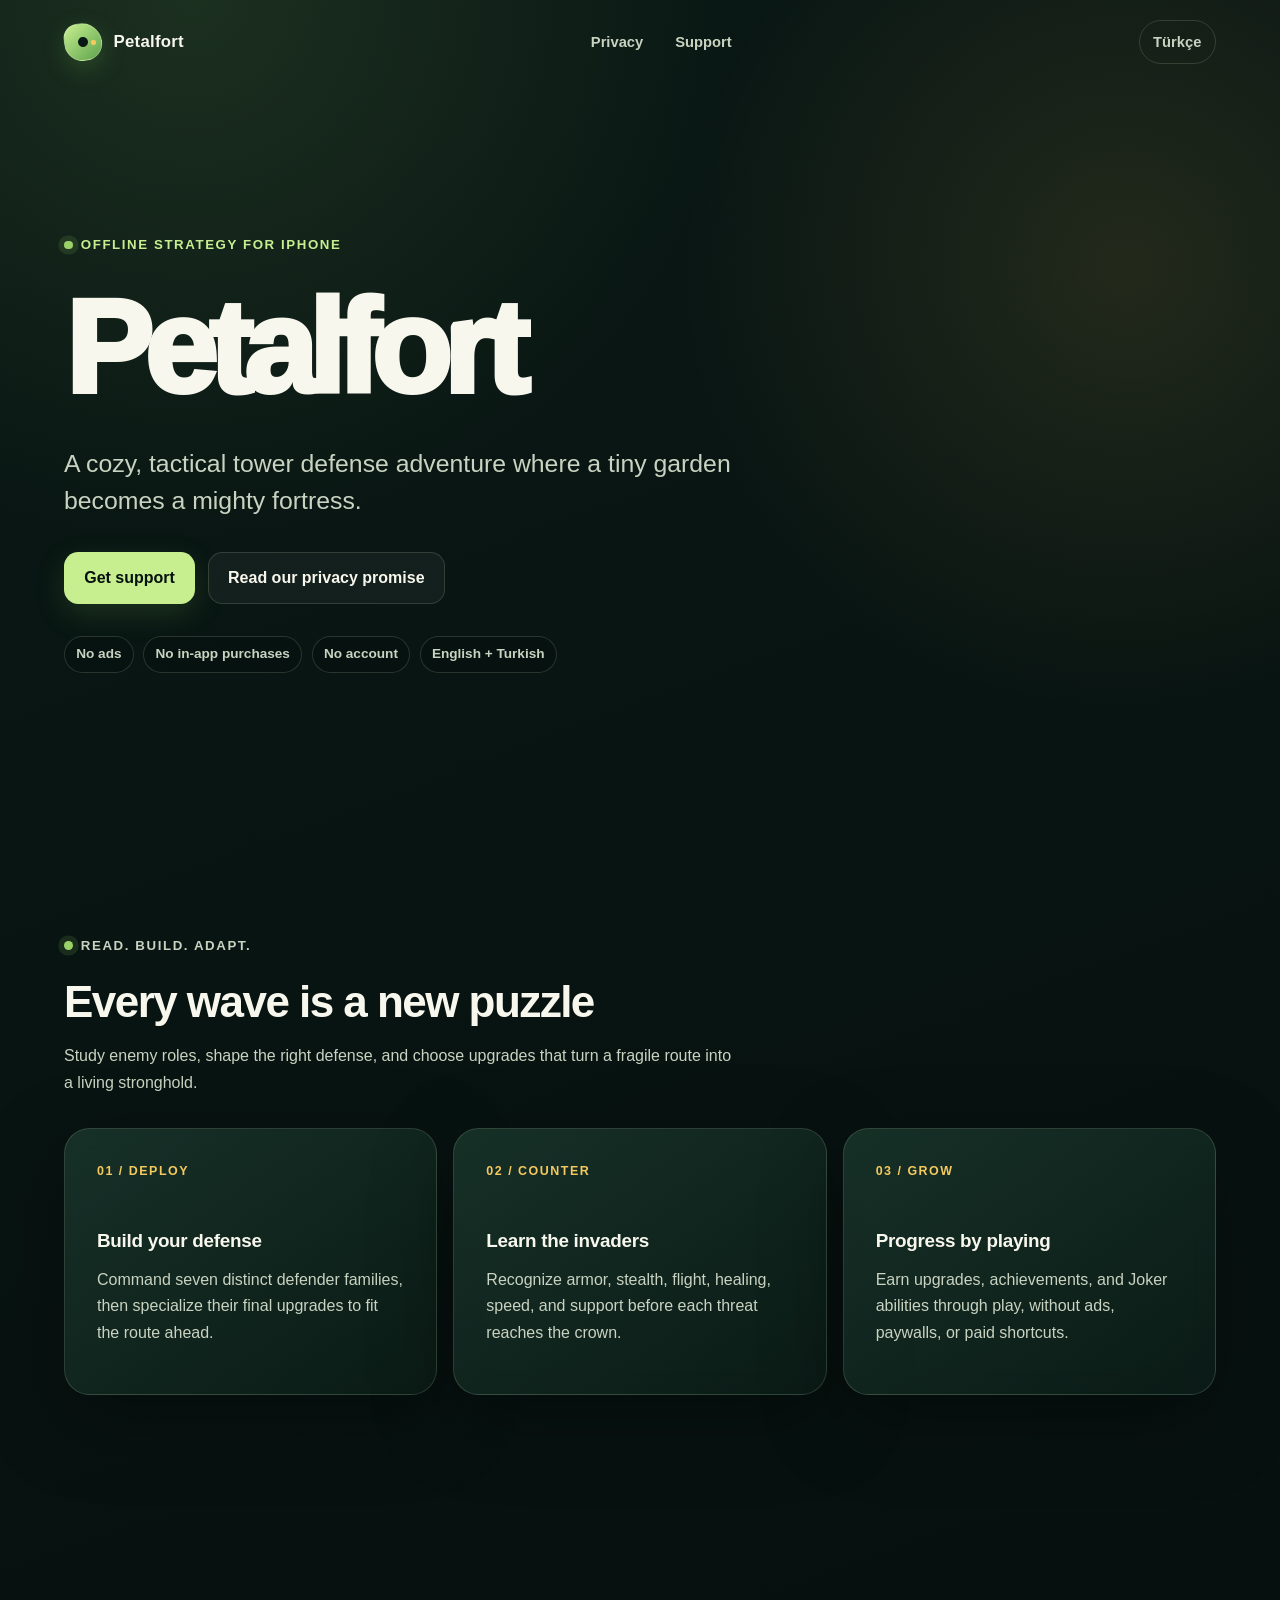
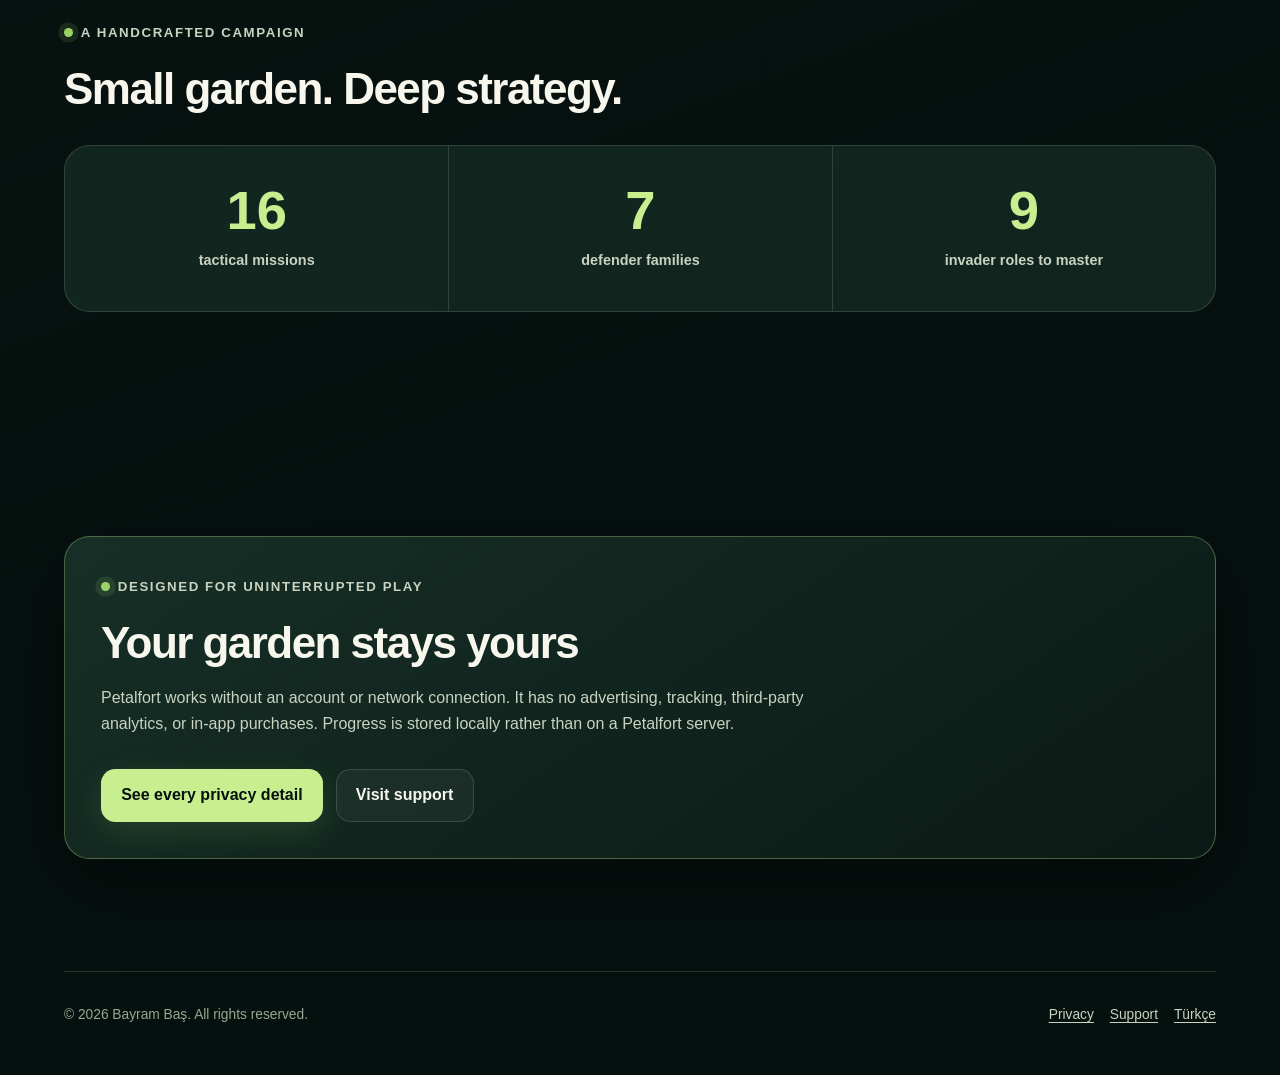
==== index.html @ be767fab "Publish Petalfort support and privacy site" ====
<!doctype html>
<html lang="en">
<head>
  <meta charset="utf-8">
  <meta name="viewport" content="width=device-width, initial-scale=1">
  <meta name="description" content="Meet Petalfort, an offline tower defense game for iPhone with 16 tactical missions, seven defender families, and no ads or in-app purchases.">
  <meta name="theme-color" content="#0a1815">
  <meta name="robots" content="index,follow,max-image-preview:large">
  <meta http-equiv="Content-Security-Policy" content="default-src 'none'; style-src 'self'; img-src 'self' data:; base-uri 'none'; form-action 'none'; frame-ancestors 'none'">
  <title>Petalfort — Offline Tower Defense for iPhone</title>
  <link rel="canonical" href="https://bayrambas255.github.io/petalfort/">
  <link rel="alternate" hreflang="en" href="https://bayrambas255.github.io/petalfort/">
  <link rel="alternate" hreflang="tr" href="https://bayrambas255.github.io/petalfort/tr/">
  <link rel="alternate" hreflang="x-default" href="https://bayrambas255.github.io/petalfort/">
  <link rel="stylesheet" href="assets/styles.css">
  <link rel="icon" href="favicon.svg" type="image/svg+xml">
  <meta property="og:type" content="website">
  <meta property="og:site_name" content="Petalfort">
  <meta property="og:title" content="Petalfort — Offline Tower Defense for iPhone">
  <meta property="og:description" content="Build a living fortress and outsmart every wave across 16 handcrafted missions.">
  <meta property="og:url" content="https://bayrambas255.github.io/petalfort/">
  <meta property="og:locale" content="en_US">
  <meta property="og:locale:alternate" content="tr_TR">
</head>
<body>
  <a class="skip-link" href="#main-content">Skip to main content</a>
  <header class="site-header">
    <a class="brand" href="./" aria-label="Petalfort home">
      <span class="brand-mark" aria-hidden="true"></span>
      <span>Petalfort</span>
    </a>
    <nav aria-label="Primary navigation">
      <ul class="site-nav">
        <li><a href="privacy/">Privacy</a></li>
        <li><a href="support/">Support</a></li>
      </ul>
    </nav>
    <a class="language-link" href="tr/" lang="tr" hreflang="tr">Türkçe</a>
  </header>

  <main id="main-content">
    <section class="hero" aria-labelledby="hero-title">
      <div class="hero-inner">
        <p class="eyebrow">Offline strategy for iPhone</p>
        <h1 id="hero-title">Petalfort</h1>
        <p class="hero-lede">A cozy, tactical tower defense adventure where a tiny garden becomes a mighty fortress.</p>
        <div class="hero-actions">
          <a class="button" href="support/">Get support</a>
          <a class="button button-secondary" href="privacy/">Read our privacy promise</a>
        </div>
        <ul class="trust-list" aria-label="Product highlights">
          <li>No ads</li>
          <li>No in-app purchases</li>
          <li>No account</li>
          <li>English + Turkish</li>
        </ul>
      </div>
    </section>

    <section class="section" aria-labelledby="defense-title">
      <div class="section-intro">
        <p class="eyebrow">Read. Build. Adapt.</p>
        <h2 id="defense-title">Every wave is a new puzzle</h2>
        <p>Study enemy roles, shape the right defense, and choose upgrades that turn a fragile route into a living stronghold.</p>
      </div>
      <div class="card-grid">
        <article class="card">
          <span class="card-index" aria-hidden="true">01 / DEPLOY</span>
          <h3>Build your defense</h3>
          <p>Command seven distinct defender families, then specialize their final upgrades to fit the route ahead.</p>
        </article>
        <article class="card">
          <span class="card-index" aria-hidden="true">02 / COUNTER</span>
          <h3>Learn the invaders</h3>
          <p>Recognize armor, stealth, flight, healing, speed, and support before each threat reaches the crown.</p>
        </article>
        <article class="card">
          <span class="card-index" aria-hidden="true">03 / GROW</span>
          <h3>Progress by playing</h3>
          <p>Earn upgrades, achievements, and Joker abilities through play, without ads, paywalls, or paid shortcuts.</p>
        </article>
      </div>
    </section>

    <section class="section" aria-labelledby="campaign-title">
      <div class="section-intro">
        <p class="eyebrow">A handcrafted campaign</p>
        <h2 id="campaign-title">Small garden. Deep strategy.</h2>
      </div>
      <div class="fact-band" aria-label="Campaign facts">
        <div class="fact"><strong>16</strong><span>tactical missions</span></div>
        <div class="fact"><strong>7</strong><span>defender families</span></div>
        <div class="fact"><strong>9</strong><span>invader roles to master</span></div>
      </div>
    </section>

    <section class="section" aria-labelledby="privacy-first-title">
      <div class="callout">
        <p class="eyebrow">Designed for uninterrupted play</p>
        <h2 id="privacy-first-title">Your garden stays yours</h2>
        <p>Petalfort works without an account or network connection. It has no advertising, tracking, third-party analytics, or in-app purchases. Progress is stored locally rather than on a Petalfort server.</p>
        <div class="hero-actions">
          <a class="button" href="privacy/">See every privacy detail</a>
          <a class="button button-secondary" href="support/">Visit support</a>
        </div>
      </div>
    </section>
  </main>

  <footer class="site-footer">
    <span>© 2026 Bayram Baş. All rights reserved.</span>
    <ul class="footer-links">
      <li><a href="privacy/">Privacy</a></li>
      <li><a href="support/">Support</a></li>
      <li><a href="tr/" lang="tr" hreflang="tr">Türkçe</a></li>
    </ul>
  </footer>
</body>
</html>
---- assets/styles.css ----
:root {
  color-scheme: dark;
  --ink: #f8f7ed;
  --ink-soft: #c9d3c1;
  --ink-muted: #98a78f;
  --night: #0a1815;
  --night-deep: #06100e;
  --panel: rgba(20, 43, 35, 0.82);
  --panel-solid: #142b23;
  --line: rgba(218, 235, 200, 0.16);
  --leaf: #9bd268;
  --leaf-bright: #c7ef8f;
  --gold: #f4c95d;
  --coral: #ff8a6b;
  --shadow: 0 24px 80px rgba(0, 0, 0, 0.34);
  --radius-lg: 1.6rem;
  --radius-md: 1rem;
  --content: 72rem;
  --reading: 48rem;
}

* {
  box-sizing: border-box;
}

html {
  scroll-behavior: smooth;
}

body {
  min-width: 18rem;
  margin: 0;
  color: var(--ink);
  background:
    radial-gradient(circle at 15% 0%, rgba(105, 151, 78, 0.19), transparent 34rem),
    radial-gradient(circle at 88% 10%, rgba(244, 201, 93, 0.11), transparent 28rem),
    linear-gradient(160deg, var(--night), var(--night-deep) 72%);
  font-family: ui-rounded, "SF Pro Rounded", "SF Pro Display", -apple-system,
    BlinkMacSystemFont, "Segoe UI", sans-serif;
  font-size: 1rem;
  line-height: 1.65;
  -webkit-font-smoothing: antialiased;
}

body::before {
  position: fixed;
  inset: 0;
  z-index: -1;
  pointer-events: none;
  content: "";
  opacity: 0.26;
  background-image:
    linear-gradient(rgba(255, 255, 255, 0.025) 1px, transparent 1px),
    linear-gradient(90deg, rgba(255, 255, 255, 0.025) 1px, transparent 1px);
  background-size: 2.75rem 2.75rem;
  mask-image: linear-gradient(to bottom, black, transparent 80%);
}

a {
  color: var(--leaf-bright);
  text-underline-offset: 0.2em;
}

a:hover {
  color: #e1ffb9;
}

a:focus-visible,
button:focus-visible,
[tabindex]:focus-visible {
  outline: 3px solid var(--gold);
  outline-offset: 4px;
}

.skip-link {
  position: fixed;
  top: 0.75rem;
  left: 0.75rem;
  z-index: 20;
  padding: 0.7rem 1rem;
  color: var(--night-deep);
  background: var(--ink);
  border-radius: 999px;
  font-weight: 800;
  transform: translateY(-160%);
}

.skip-link:focus {
  transform: translateY(0);
}

.site-header,
.site-footer,
main {
  width: min(calc(100% - 2rem), var(--content));
  margin-inline: auto;
}

.site-header {
  display: flex;
  align-items: center;
  justify-content: space-between;
  gap: 1rem;
  padding-block: 1.25rem;
}

.brand {
  display: inline-flex;
  align-items: center;
  gap: 0.75rem;
  color: var(--ink);
  font-size: 1.05rem;
  font-weight: 900;
  letter-spacing: 0.015em;
  text-decoration: none;
}

.brand-mark {
  position: relative;
  display: grid;
  width: 2.35rem;
  height: 2.35rem;
  place-items: center;
  border: 1px solid rgba(255, 255, 255, 0.22);
  border-radius: 42% 58% 48% 52%;
  background: linear-gradient(145deg, var(--leaf-bright), #5ea34d);
  box-shadow: 0 8px 24px rgba(121, 191, 84, 0.22);
  transform: rotate(-8deg);
}

.brand-mark::after {
  width: 0.62rem;
  height: 0.62rem;
  content: "";
  border-radius: 50%;
  background: var(--night);
  box-shadow: 0.64rem 0.12rem 0 -0.15rem var(--gold);
}

.site-nav,
.language-nav {
  display: flex;
  align-items: center;
  gap: 0.3rem;
  margin: 0;
  padding: 0;
  list-style: none;
}

.site-nav a,
.language-link {
  display: inline-flex;
  min-height: 2.75rem;
  align-items: center;
  justify-content: center;
  padding: 0.55rem 0.85rem;
  color: var(--ink-soft);
  border-radius: 999px;
  font-size: 0.92rem;
  font-weight: 750;
  text-decoration: none;
}

.site-nav a:hover,
.site-nav a[aria-current="page"],
.language-link:hover {
  color: var(--ink);
  background: rgba(255, 255, 255, 0.08);
}

.language-link {
  border: 1px solid var(--line);
}

.hero {
  display: grid;
  min-height: min(46rem, calc(100svh - 6rem));
  align-items: center;
  padding-block: clamp(4rem, 10vw, 8rem);
}

.hero-inner {
  max-width: 58rem;
}

.eyebrow {
  display: inline-flex;
  align-items: center;
  gap: 0.5rem;
  margin: 0 0 1.25rem;
  color: var(--leaf-bright);
  font-size: 0.83rem;
  font-weight: 850;
  letter-spacing: 0.12em;
  text-transform: uppercase;
}

.eyebrow::before {
  width: 0.55rem;
  height: 0.55rem;
  content: "";
  border-radius: 50%;
  background: var(--leaf);
  box-shadow: 0 0 0 0.35rem rgba(155, 210, 104, 0.13);
}

h1,
h2,
h3 {
  margin-block: 0;
  line-height: 1.12;
  text-wrap: balance;
}

h1 {
  max-width: 14ch;
  font-size: clamp(3.6rem, 12vw, 8.2rem);
  font-weight: 950;
  letter-spacing: -0.065em;
}

.page-hero h1 {
  max-width: 18ch;
  font-size: clamp(2.8rem, 8vw, 5.8rem);
}

h2 {
  margin-bottom: 1.1rem;
  font-size: clamp(1.75rem, 4vw, 2.75rem);
  letter-spacing: -0.035em;
}

h3 {
  margin-bottom: 0.55rem;
  font-size: 1.18rem;
  letter-spacing: -0.015em;
}

.hero-lede,
.page-lede {
  max-width: 44rem;
  margin: 1.4rem 0 0;
  color: var(--ink-soft);
  font-size: clamp(1.15rem, 2.4vw, 1.55rem);
  line-height: 1.5;
  text-wrap: pretty;
}

.hero-actions {
  display: flex;
  flex-wrap: wrap;
  gap: 0.8rem;
  margin-top: 2rem;
}

.button {
  display: inline-flex;
  min-height: 3.25rem;
  align-items: center;
  justify-content: center;
  padding: 0.75rem 1.2rem;
  color: var(--night-deep);
  border: 1px solid transparent;
  border-radius: 0.9rem;
  background: var(--leaf-bright);
  box-shadow: 0 10px 30px rgba(125, 191, 84, 0.17);
  font-weight: 900;
  text-decoration: none;
}

.button:hover {
  color: var(--night-deep);
  background: #dcffae;
  transform: translateY(-1px);
}

.button-secondary {
  color: var(--ink);
  border-color: var(--line);
  background: rgba(255, 255, 255, 0.045);
  box-shadow: none;
}

.button-secondary:hover {
  color: var(--ink);
  background: rgba(255, 255, 255, 0.1);
}

.trust-list {
  display: flex;
  flex-wrap: wrap;
  gap: 0.6rem;
  margin: 2rem 0 0;
  padding: 0;
  list-style: none;
}

.trust-list li {
  padding: 0.38rem 0.7rem;
  color: var(--ink-soft);
  border: 1px solid var(--line);
  border-radius: 999px;
  background: rgba(6, 16, 14, 0.4);
  font-size: 0.85rem;
  font-weight: 750;
}

.section {
  padding-block: clamp(4rem, 9vw, 7rem);
}

.section-intro {
  max-width: 42rem;
  margin-bottom: 2rem;
}

.section-intro p,
.prose p,
.card p,
.faq p {
  color: var(--ink-soft);
}

.card-grid {
  display: grid;
  grid-template-columns: repeat(3, minmax(0, 1fr));
  gap: 1rem;
}

.card,
.prose-card,
.callout,
.faq details {
  border: 1px solid var(--line);
  background: linear-gradient(145deg, rgba(28, 58, 47, 0.76), rgba(12, 29, 24, 0.78));
  box-shadow: var(--shadow);
  backdrop-filter: blur(12px);
}

.card {
  min-height: 15rem;
  padding: clamp(1.4rem, 3vw, 2rem);
  border-radius: var(--radius-lg);
}

.card-index {
  display: block;
  margin-bottom: 3rem;
  color: var(--gold);
  font-size: 0.78rem;
  font-weight: 900;
  letter-spacing: 0.12em;
}

.fact-band {
  display: grid;
  grid-template-columns: repeat(3, 1fr);
  overflow: hidden;
  border: 1px solid var(--line);
  border-radius: var(--radius-lg);
  background: var(--panel);
}

.fact {
  padding: clamp(1.35rem, 4vw, 2.4rem);
  text-align: center;
}

.fact + .fact {
  border-left: 1px solid var(--line);
}

.fact strong {
  display: block;
  color: var(--leaf-bright);
  font-size: clamp(2rem, 6vw, 3.4rem);
  line-height: 1;
}

.fact span {
  display: block;
  margin-top: 0.65rem;
  color: var(--ink-soft);
  font-size: 0.9rem;
  font-weight: 750;
}

.page-hero {
  padding: clamp(4rem, 9vw, 7rem) 0 clamp(2.5rem, 6vw, 4.5rem);
}

.meta-line {
  margin-top: 1.35rem;
  color: var(--ink-muted);
  font-size: 0.9rem;
  font-weight: 700;
}

.reading-layout {
  display: grid;
  grid-template-columns: minmax(11rem, 16rem) minmax(0, var(--reading));
  gap: clamp(2rem, 7vw, 7rem);
  align-items: start;
  padding-bottom: 6rem;
}

.contents {
  position: sticky;
  top: 1.25rem;
  padding: 1rem;
  border: 1px solid var(--line);
  border-radius: var(--radius-md);
  background: rgba(6, 16, 14, 0.72);
}

.contents p {
  margin: 0 0 0.7rem;
  color: var(--ink-muted);
  font-size: 0.76rem;
  font-weight: 900;
  letter-spacing: 0.1em;
  text-transform: uppercase;
}

.contents ol {
  margin: 0;
  padding-left: 1.25rem;
}

.contents a {
  color: var(--ink-soft);
  font-size: 0.9rem;
  text-decoration: none;
}

.contents a:hover {
  color: var(--leaf-bright);
}

.prose-card {
  scroll-margin-top: 1rem;
  padding: clamp(1.4rem, 4vw, 2.5rem);
  border-radius: var(--radius-lg);
}

.prose-card + .prose-card {
  margin-top: 1rem;
}

.prose-card p:last-child,
.prose-card ul:last-child {
  margin-bottom: 0;
}

.prose ul,
.support-checklist {
  padding-left: 1.25rem;
  color: var(--ink-soft);
}

.prose li + li,
.support-checklist li + li {
  margin-top: 0.45rem;
}

.callout {
  padding: clamp(1.4rem, 4vw, 2.25rem);
  border-radius: var(--radius-lg);
  border-color: rgba(199, 239, 143, 0.32);
}

.callout + .faq,
.faq + .callout {
  margin-top: 1.25rem;
}

.callout p {
  max-width: 44rem;
  color: var(--ink-soft);
}

.notice {
  padding: 1rem 1.1rem;
  color: #f6e5ba;
  border-left: 4px solid var(--gold);
  border-radius: 0.4rem var(--radius-md) var(--radius-md) 0.4rem;
  background: rgba(244, 201, 93, 0.09);
}

.faq details {
  border-radius: var(--radius-md);
}

.faq details + details {
  margin-top: 0.75rem;
}

.faq summary {
  padding: 1.1rem 3rem 1.1rem 1.2rem;
  cursor: pointer;
  font-weight: 850;
}

.faq details p,
.faq details ul {
  margin: 0;
  padding: 0 1.2rem 1.2rem;
}

.faq details ul {
  padding-left: 2.4rem;
  color: var(--ink-soft);
}

.error-page {
  display: grid;
  min-height: calc(100svh - 13rem);
  place-items: center;
  text-align: center;
}

.error-code {
  margin: 0;
  color: var(--leaf-bright);
  font-size: clamp(5rem, 22vw, 12rem);
  font-weight: 950;
  letter-spacing: -0.08em;
  line-height: 0.9;
}

.error-page h1 {
  margin: 1.4rem auto 0;
  font-size: clamp(2rem, 6vw, 3.8rem);
  letter-spacing: -0.04em;
}

.site-footer {
  display: flex;
  align-items: flex-start;
  justify-content: space-between;
  gap: 2rem;
  padding-block: 2rem 3rem;
  color: var(--ink-muted);
  border-top: 1px solid var(--line);
  font-size: 0.86rem;
}

.footer-links {
  display: flex;
  flex-wrap: wrap;
  gap: 1rem;
  margin: 0;
  padding: 0;
  list-style: none;
}

.footer-links a {
  color: var(--ink-soft);
}

@media (max-width: 50rem) {
  .site-header {
    align-items: flex-start;
  }

  .site-nav .optional-nav-item {
    display: none;
  }

  .card-grid {
    grid-template-columns: 1fr;
  }

  .card {
    min-height: auto;
  }

  .card-index {
    margin-bottom: 1.8rem;
  }

  .reading-layout {
    grid-template-columns: 1fr;
  }

  .contents {
    position: static;
  }
}

@media (max-width: 35rem) {
  .site-header {
    flex-wrap: wrap;
  }

  .site-header nav {
    order: 3;
    width: 100%;
  }

  .site-nav {
    justify-content: space-between;
  }

  .site-nav li {
    flex: 1;
  }

  .site-nav a {
    width: 100%;
  }

  .fact-band {
    grid-template-columns: 1fr;
  }

  .fact + .fact {
    border-top: 1px solid var(--line);
    border-left: 0;
  }

  .site-footer {
    display: block;
  }

  .footer-links {
    margin-top: 1rem;
  }
}

@media (prefers-reduced-motion: reduce) {
  html {
    scroll-behavior: auto;
  }

  *,
  *::before,
  *::after {
    scroll-behavior: auto !important;
    transition-duration: 0.01ms !important;
    animation-duration: 0.01ms !important;
    animation-iteration-count: 1 !important;
  }
}

@media print {
  :root {
    color-scheme: light;
  }

  body {
    color: #122018;
    background: #fff;
  }

  body::before,
  .site-header,
  .site-footer,
  .contents,
  .hero-actions {
    display: none;
  }

  .page-hero {
    padding-top: 1rem;
  }

  .reading-layout {
    display: block;
  }

  .prose-card,
  .callout,
  .faq details {
    color: #122018;
    border: 1px solid #c8d0ca;
    background: #fff;
    box-shadow: none;
  }

  .prose-card p,
  .callout p,
  .faq details p,
  .faq details ul {
    color: #263b2e;
  }
}
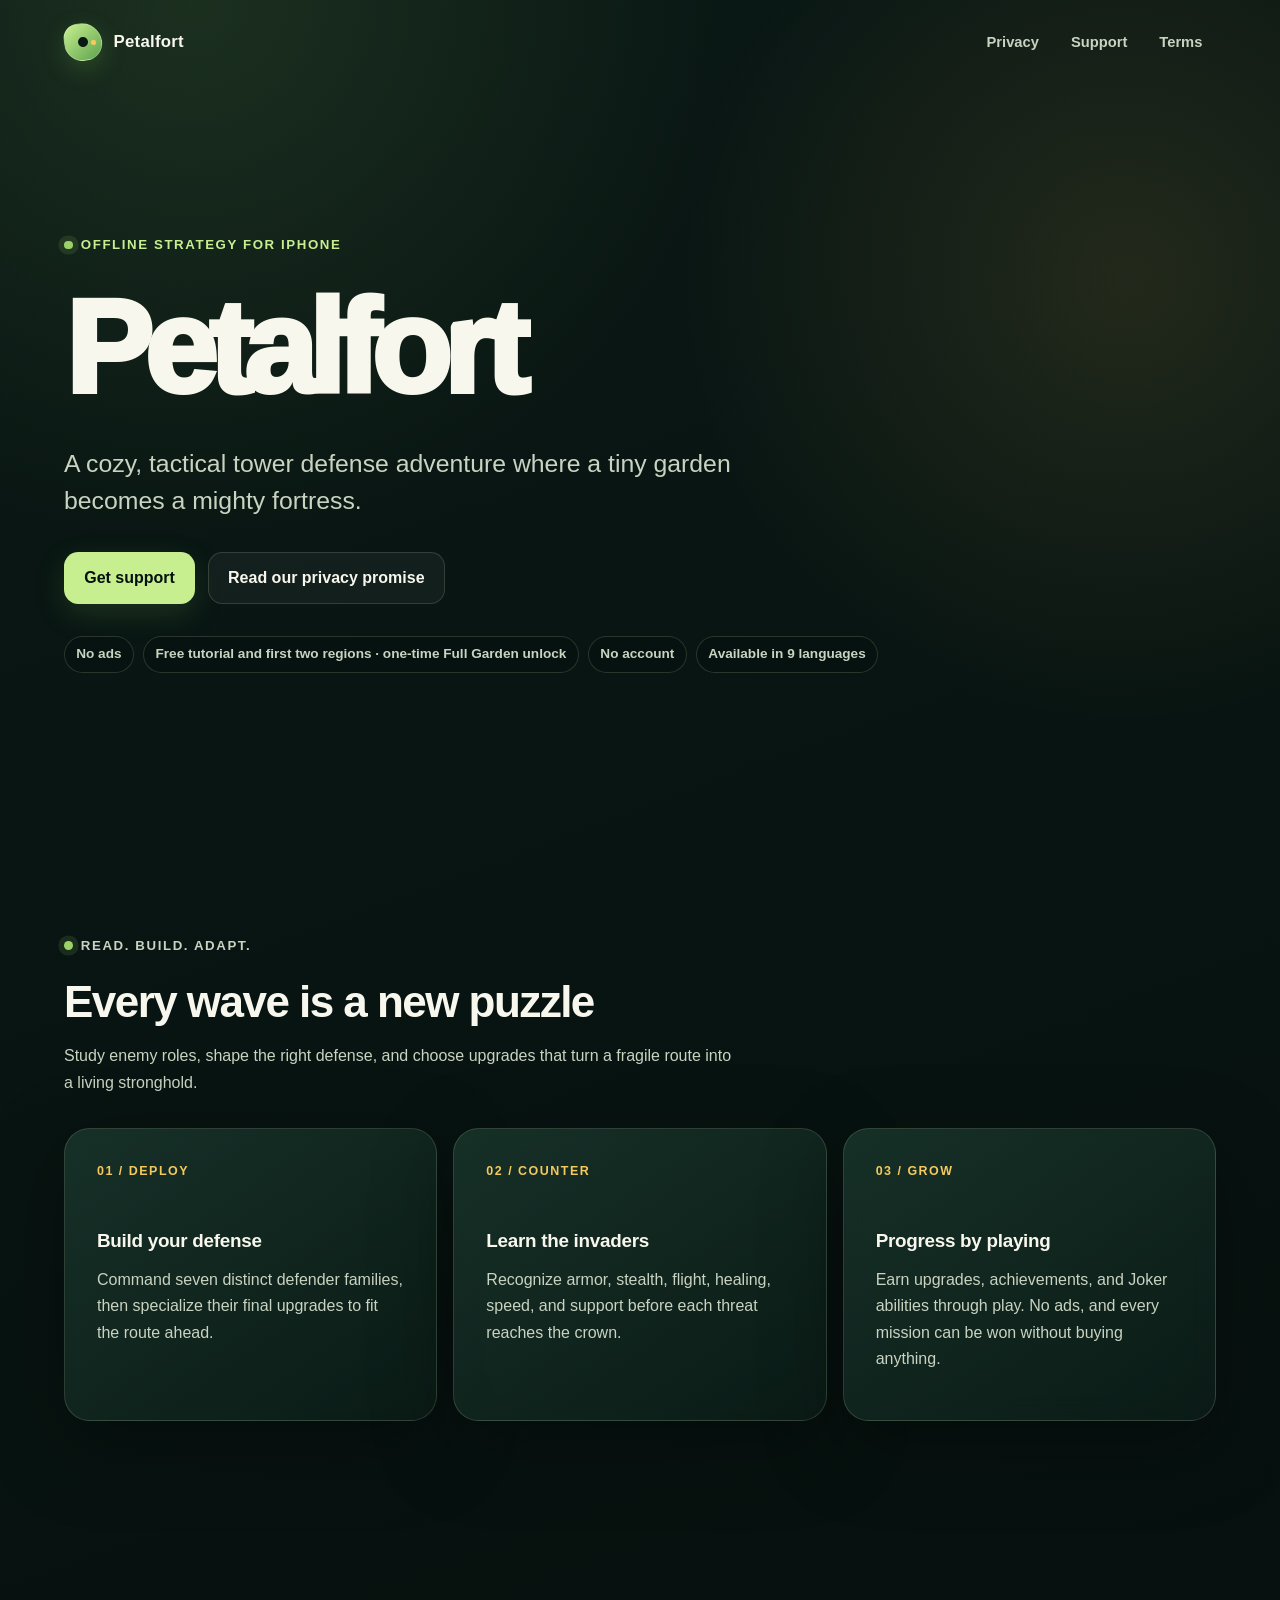
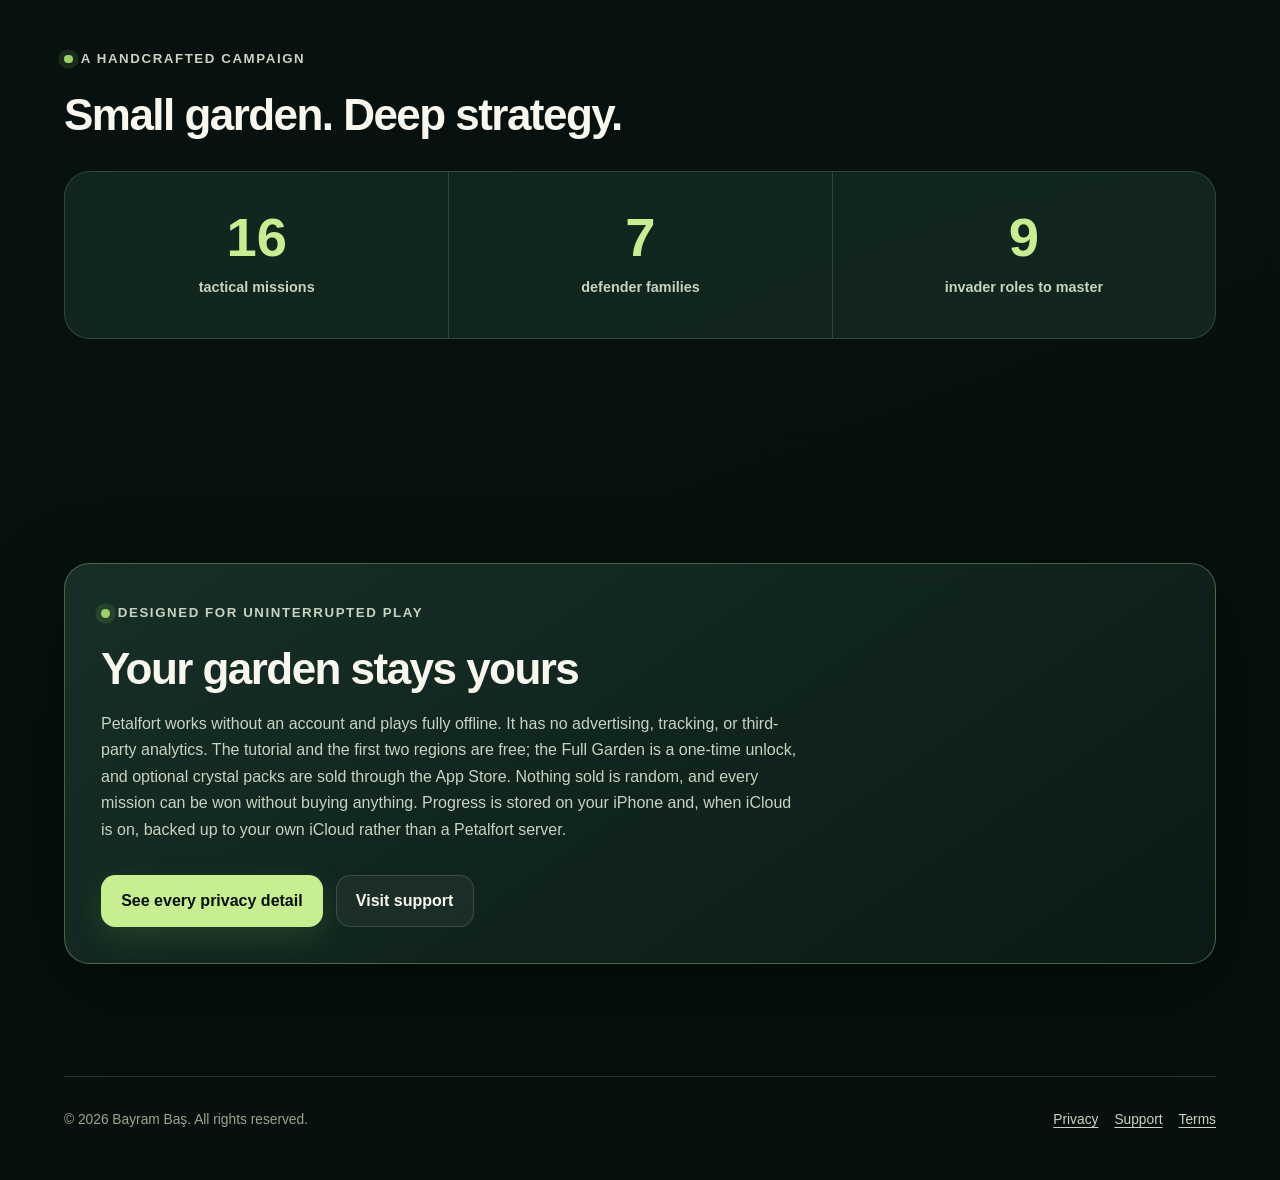
==== commit 9e722770: "Update privacy, support and add terms of use for the store release - Privacy: purchases through Appl" ====
--- a/index.html
+++ b/index.html
@@ -3,14 +3,13 @@
 <head>
   <meta charset="utf-8">
   <meta name="viewport" content="width=device-width, initial-scale=1">
-  <meta name="description" content="Meet Petalfort, an offline tower defense game for iPhone with 16 tactical missions, seven defender families, and no ads or in-app purchases.">
+  <meta name="description" content="Meet Petalfort, an offline tower defense game for iPhone with 16 tactical missions, seven defender families, no ads, and a free tutorial and first two regions.">
   <meta name="theme-color" content="#0a1815">
   <meta name="robots" content="index,follow,max-image-preview:large">
   <meta http-equiv="Content-Security-Policy" content="default-src 'none'; style-src 'self'; img-src 'self' data:; base-uri 'none'; form-action 'none'; frame-ancestors 'none'">
   <title>Petalfort — Offline Tower Defense for iPhone</title>
   <link rel="canonical" href="https://bayrambas255.github.io/petalfort/">
   <link rel="alternate" hreflang="en" href="https://bayrambas255.github.io/petalfort/">
-  <link rel="alternate" hreflang="tr" href="https://bayrambas255.github.io/petalfort/tr/">
   <link rel="alternate" hreflang="x-default" href="https://bayrambas255.github.io/petalfort/">
   <link rel="stylesheet" href="assets/styles.css">
   <link rel="icon" href="favicon.svg" type="image/svg+xml">
@@ -20,7 +19,6 @@
   <meta property="og:description" content="Build a living fortress and outsmart every wave across 16 handcrafted missions.">
   <meta property="og:url" content="https://bayrambas255.github.io/petalfort/">
   <meta property="og:locale" content="en_US">
-  <meta property="og:locale:alternate" content="tr_TR">
 </head>
 <body>
   <a class="skip-link" href="#main-content">Skip to main content</a>
@@ -33,9 +31,9 @@
       <ul class="site-nav">
         <li><a href="privacy/">Privacy</a></li>
         <li><a href="support/">Support</a></li>
+        <li><a href="terms/">Terms</a></li>
       </ul>
     </nav>
-    <a class="language-link" href="tr/" lang="tr" hreflang="tr">Türkçe</a>
   </header>
 
   <main id="main-content">
@@ -50,9 +48,9 @@
         </div>
         <ul class="trust-list" aria-label="Product highlights">
           <li>No ads</li>
-          <li>No in-app purchases</li>
+          <li>Free tutorial and first two regions · one-time Full Garden unlock</li>
           <li>No account</li>
-          <li>English + Turkish</li>
+          <li>Available in 9 languages</li>
         </ul>
       </div>
     </section>
@@ -77,7 +75,7 @@
         <article class="card">
           <span class="card-index" aria-hidden="true">03 / GROW</span>
           <h3>Progress by playing</h3>
-          <p>Earn upgrades, achievements, and Joker abilities through play, without ads, paywalls, or paid shortcuts.</p>
+          <p>Earn upgrades, achievements, and Joker abilities through play. No ads, and every mission can be won without buying anything.</p>
         </article>
       </div>
     </section>
@@ -98,7 +96,7 @@
       <div class="callout">
         <p class="eyebrow">Designed for uninterrupted play</p>
         <h2 id="privacy-first-title">Your garden stays yours</h2>
-        <p>Petalfort works without an account or network connection. It has no advertising, tracking, third-party analytics, or in-app purchases. Progress is stored locally rather than on a Petalfort server.</p>
+        <p>Petalfort works without an account and plays fully offline. It has no advertising, tracking, or third-party analytics. The tutorial and the first two regions are free; the Full Garden is a one-time unlock, and optional crystal packs are sold through the App Store. Nothing sold is random, and every mission can be won without buying anything. Progress is stored on your iPhone and, when iCloud is on, backed up to your own iCloud rather than a Petalfort server.</p>
         <div class="hero-actions">
           <a class="button" href="privacy/">See every privacy detail</a>
           <a class="button button-secondary" href="support/">Visit support</a>
@@ -112,7 +110,7 @@
     <ul class="footer-links">
       <li><a href="privacy/">Privacy</a></li>
       <li><a href="support/">Support</a></li>
-      <li><a href="tr/" lang="tr" hreflang="tr">Türkçe</a></li>
+      <li><a href="terms/">Terms</a></li>
     </ul>
   </footer>
 </body>
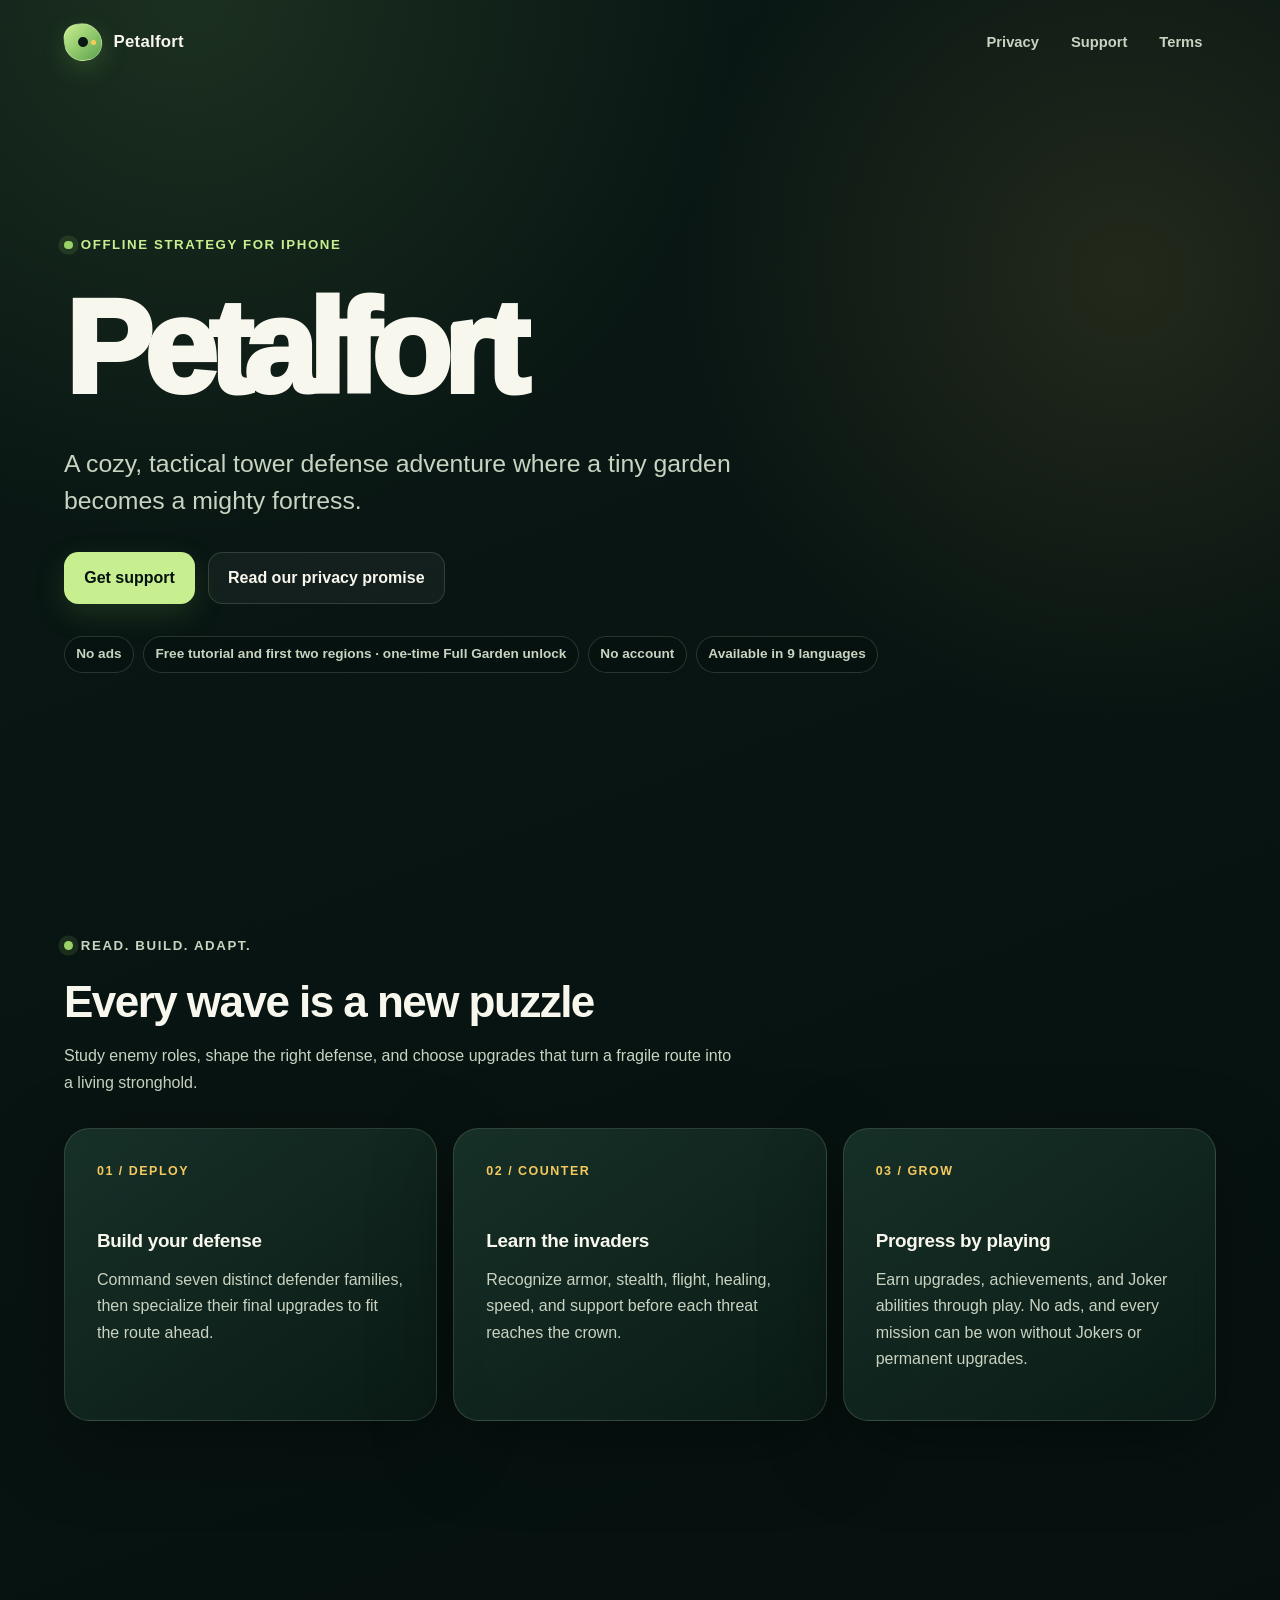
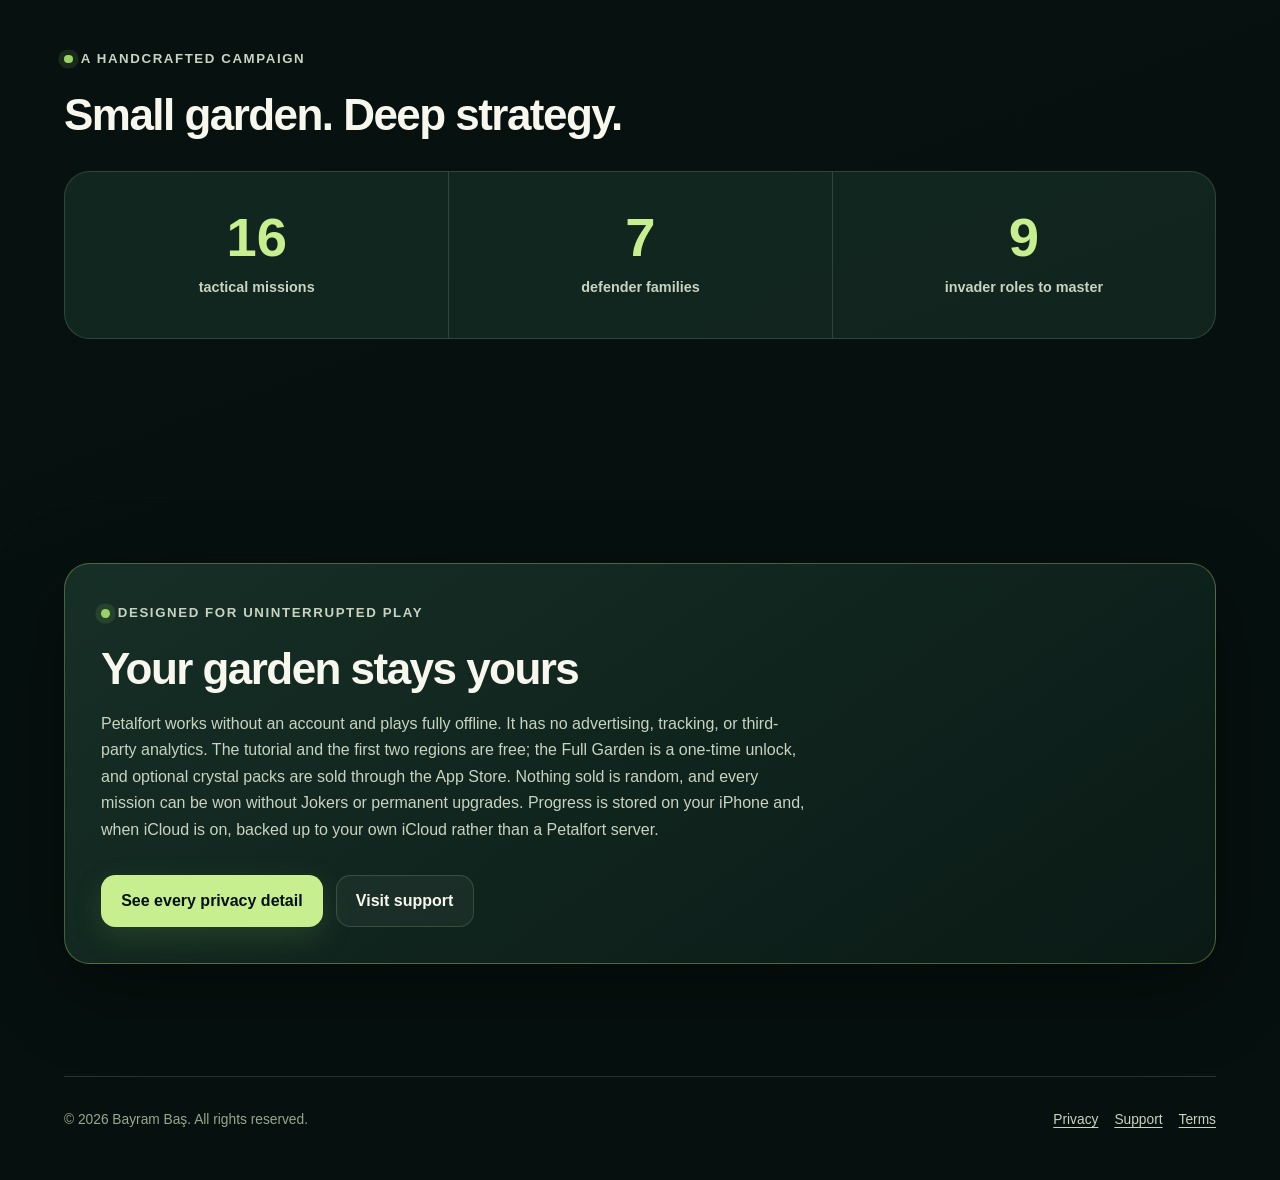
==== commit 65bd2e52: "Clarify mission access in store release support copy" ====
--- a/index.html
+++ b/index.html
@@ -75,7 +75,7 @@
         <article class="card">
           <span class="card-index" aria-hidden="true">03 / GROW</span>
           <h3>Progress by playing</h3>
-          <p>Earn upgrades, achievements, and Joker abilities through play. No ads, and every mission can be won without buying anything.</p>
+          <p>Earn upgrades, achievements, and Joker abilities through play. No ads, and every mission can be won without Jokers or permanent upgrades.</p>
         </article>
       </div>
     </section>
@@ -96,7 +96,7 @@
       <div class="callout">
         <p class="eyebrow">Designed for uninterrupted play</p>
         <h2 id="privacy-first-title">Your garden stays yours</h2>
-        <p>Petalfort works without an account and plays fully offline. It has no advertising, tracking, or third-party analytics. The tutorial and the first two regions are free; the Full Garden is a one-time unlock, and optional crystal packs are sold through the App Store. Nothing sold is random, and every mission can be won without buying anything. Progress is stored on your iPhone and, when iCloud is on, backed up to your own iCloud rather than a Petalfort server.</p>
+        <p>Petalfort works without an account and plays fully offline. It has no advertising, tracking, or third-party analytics. The tutorial and the first two regions are free; the Full Garden is a one-time unlock, and optional crystal packs are sold through the App Store. Nothing sold is random, and every mission can be won without Jokers or permanent upgrades. Progress is stored on your iPhone and, when iCloud is on, backed up to your own iCloud rather than a Petalfort server.</p>
         <div class="hero-actions">
           <a class="button" href="privacy/">See every privacy detail</a>
           <a class="button button-secondary" href="support/">Visit support</a>
